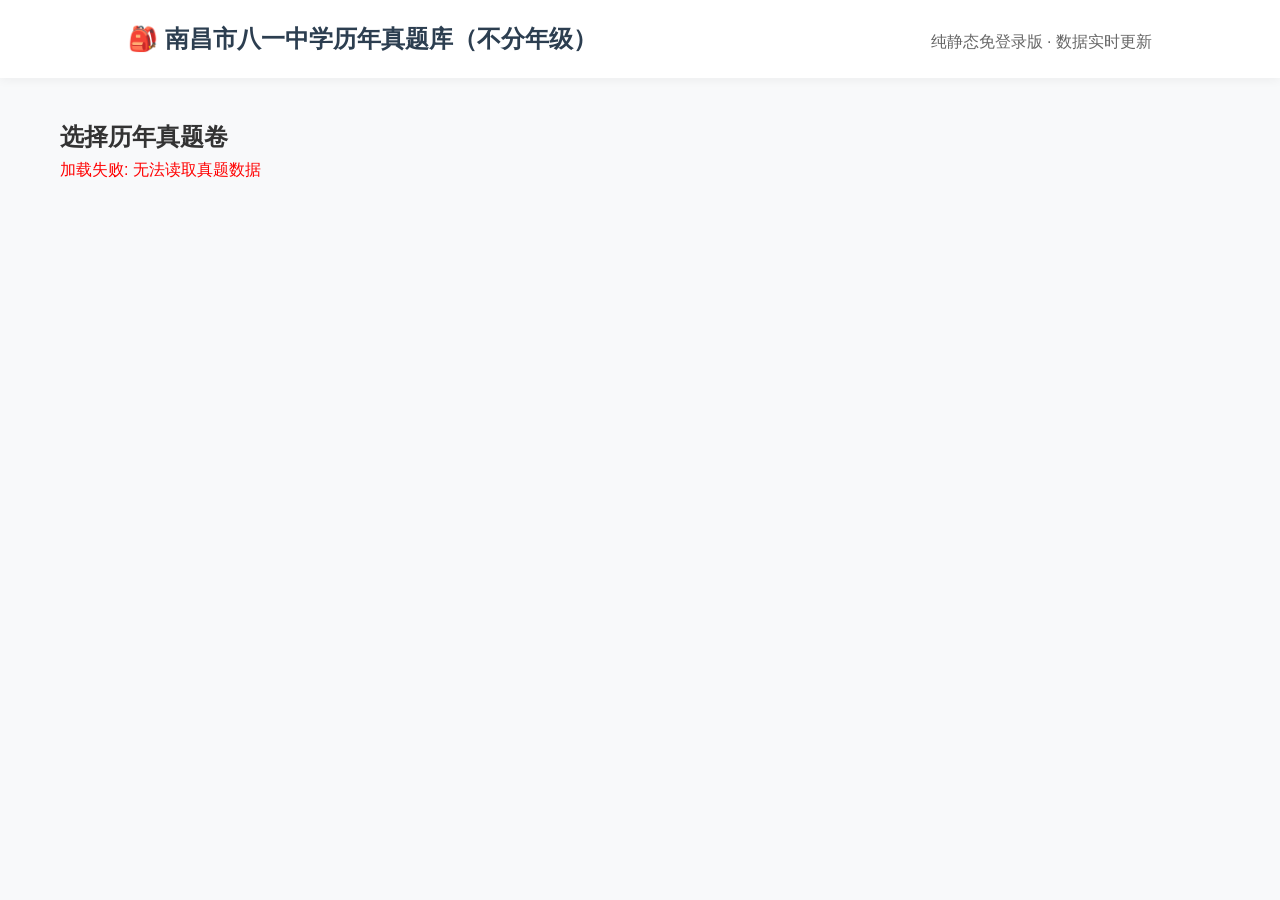
==== index.html @ b5bb2858 "Add files via upload" ====
<!doctype html>
<html lang="zh-CN">
  <head>
    <meta charset="UTF-8" />
    <meta name="viewport" content="width=device-width, initial-scale=1.0" />
    <title>南昌市八一中学（南昌中学三经路校区）真题收录</title>
    <link rel="stylesheet" href="style.css" />
    <style>
      /* 额外加一点精美样式 */
      .paper-card {
        background: #fff;
        padding: 20px;
        margin-bottom: 15px;
        border-radius: 8px;
        box-shadow: 0 2px 8px rgba(0, 0, 0, 0.05);
        display: flex;
        justify-content: space-between;
        align-items: center;
      }
      .paper-info h3 {
        margin: 0 0 8px 0;
        color: #2c3e50;
      }
      .tag {
        background: #e1f5fe;
        color: #0288d1;
        padding: 3px 8px;
        border-radius: 4px;
        font-size: 12px;
        font-weight: bold;
      }
    </style>
  </head>
  <body>
    <header>
      <h1>🎒 南昌市八一中学历年真题库（不分年级）</h1>
      <p style="color: #666; margin-top: 5px">纯静态免登录版 · 数据实时更新</p>
    </header>

    <div class="container">
      <h2>选择历年真题卷</h2>
      <div id="papers-list">
        <p style="color: #999">正在加载真题数据...</p>
      </div>
    </div>

    <script>
      // 🚀 核心改动：不再请求后台接口，而是直接读取同目录下的 papers.json 静态文件！
      async function loadPapers() {
        try {
          // 注意这里直接读取本地的 papers.json
          const res = await fetch("papers.json");
          if (!res.ok) throw new Error("无法读取真题数据");
          const papers = await res.json();

          const listDiv = document.getElementById("papers-list");
          listDiv.innerHTML = ""; // 清空提示文字

          if (papers.length === 0) {
            listDiv.innerHTML = "<p>暂无试卷数据</p >";
            return;
          }

          papers.forEach((paper) => {
            const card = document.createElement("div");
            card.className = "paper-card";
            card.innerHTML = `
                        <div class="paper-info">
                            <h3>${paper.title}</h3>
                            <span class="tag">${paper.year}年</span>
                            <span class="tag" style="background:#e8f5e9; color:#388e3c;">${paper.subject}</span>
                        </div>
                        <div>
                            <a href=" " class="btn">开始看题</a >
                        </div>
                    `;
            listDiv.appendChild(card);
          });
        } catch (err) {
          document.getElementById("papers-list").innerHTML =
            `<p style="color:red;">加载失败: ${err.message}</p >`;
        }
      }

      // 页面加载时自动运行
      window.onload = loadPapers;
    </script>
  </body>
</html>
---- style.css ----
:root {
  --primary-color: #2c3e50;
  --accent-color: #3498db;
  --bg-color: #f8f9fa;
  --text-color: #333;
}

* {
  box-sizing: border-box;
  margin: 0;
  padding: 0;
}

body {
  font-family:
    -apple-system, BlinkMacSystemFont, "Segoe UI", Roboto, sans-serif;
  background-color: var(--bg-color);
  color: var(--text-color);
  line-height: 1.6;
}

header {
  background: #fff;
  box-shadow: 0 2px 10px rgba(0, 0, 0, 0.05);
  padding: 20px 10%;
  display: flex;
  justify-content: space-between;
  align-items: center;
}

header h1 {
  font-size: 24px;
  color: var(--primary-color);
  font-weight: 600;
}

.container {
  max-width: 1200px;
  margin: 40px auto;
  padding: 0 20px;
}

/* 列表卡片样式 */
.grid {
  display: grid;
  grid-template-columns: repeat(auto-fill, minmax(280px, 1fr));
  gap: 25px;
}

.card {
  background: #fff;
  padding: 30px;
  border-radius: 8px;
  box-shadow: 0 4px 6px rgba(0, 0, 0, 0.02);
  transition:
    transform 0.2s,
    box-shadow 0.2s;
  cursor: pointer;
  border: 1px solid #eaeaea;
}

.card:hover {
  transform: translateY(-5px);
  box-shadow: 0 10px 20px rgba(0, 0, 0, 0.05);
}

.card .tag {
  display: inline-block;
  background: #eef5fc;
  color: var(--accent-color);
  padding: 4px 10px;
  border-radius: 4px;
  font-size: 12px;
  margin-bottom: 15px;
  font-weight: bold;
}

/* 登录与文章展示 */
.btn {
  background: var(--primary-color);
  color: #fff;
  padding: 10px 20px;
  border: none;
  border-radius: 4px;
  cursor: pointer;
  text-decoration: none;
}
.btn:hover {
  background: var(--accent-color);
}

.paper-box {
  background: #fff;
  padding: 40px;
  border-radius: 8px;
  box-shadow: 0 2px 10px rgba(0, 0, 0, 0.05);
}
.paper-content {
  white-space: pre-wrap;
  margin-top: 30px;
  font-size: 18px;
  color: #444;
  line-height: 2;
}
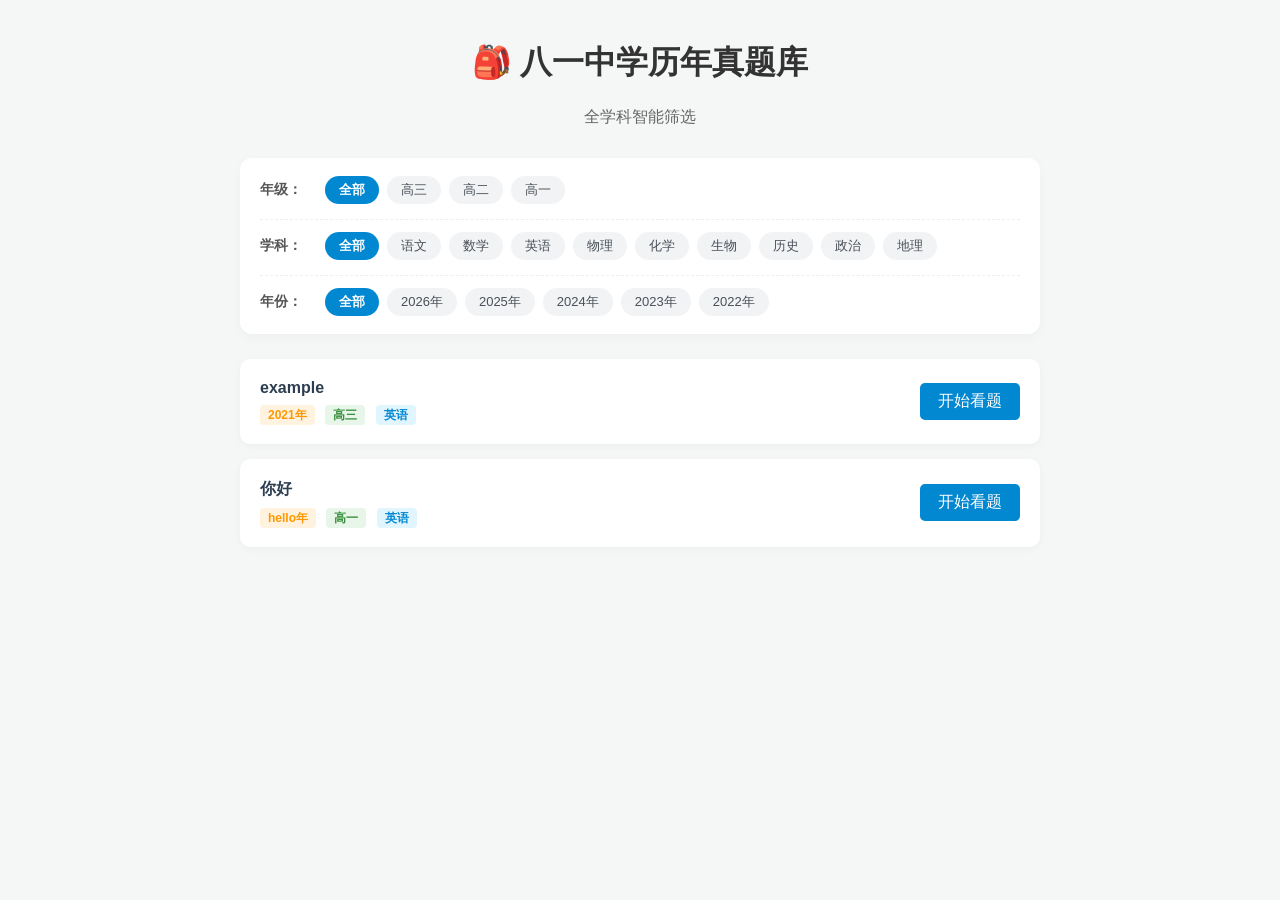
==== commit ca019ca9: "Add files via upload" ====
--- a/index.html
+++ b/index.html
@@ -3,16 +3,78 @@
   <head>
     <meta charset="UTF-8" />
     <meta name="viewport" content="width=device-width, initial-scale=1.0" />
-    <title>南昌市八一中学（南昌中学三经路校区）真题收录</title>
-    <link rel="stylesheet" href="style.css" />
+    <title>八一中学历年真题库</title>
     <style>
-      /* 额外加一点精美样式 */
+      /* 基础网页样式，防止外部CSS干扰 */
+      body {
+        font-family: "Microsoft YaHei", Arial, sans-serif;
+        background-color: #f4f7f6;
+        margin: 0;
+        padding: 20px;
+      }
+      .container {
+        max-width: 800px;
+        margin: 0 auto;
+      }
+      header {
+        text-align: center;
+        margin-bottom: 30px;
+      }
+
+      /* 🎨 分类筛选栏精美样式 */
+      .filter-section {
+        background: #fff;
+        padding: 18px 20px;
+        margin-bottom: 25px;
+        border-radius: 12px;
+        box-shadow: 0 4px 12px rgba(0, 0, 0, 0.03);
+      }
+      .filter-row {
+        display: flex;
+        align-items: flex-start;
+        margin-bottom: 15px;
+      }
+      .filter-row:last-child {
+        margin-bottom: 0;
+      }
+      .filter-label {
+        font-weight: bold;
+        color: #555;
+        min-width: 65px;
+        font-size: 14px;
+        padding-top: 5px;
+      }
+      .filter-options {
+        display: flex;
+        flex-wrap: wrap;
+        gap: 8px;
+      }
+      .filter-btn {
+        background: #f1f3f5;
+        color: #495057;
+        border: none;
+        padding: 5px 14px;
+        border-radius: 20px;
+        font-size: 13px;
+        cursor: pointer;
+        transition: all 0.2s;
+      }
+      .filter-btn:hover {
+        background: #e9ecef;
+      }
+      .filter-btn.active {
+        background: #0288d1;
+        color: #fff;
+        font-weight: bold;
+      }
+
+      /* 试卷卡片布局 */
       .paper-card {
         background: #fff;
         padding: 20px;
         margin-bottom: 15px;
-        border-radius: 8px;
-        box-shadow: 0 2px 8px rgba(0, 0, 0, 0.05);
+        border-radius: 10px;
+        box-shadow: 0 2px 8px rgba(0, 0, 0, 0.04);
         display: flex;
         justify-content: space-between;
         align-items: center;
@@ -20,6 +82,7 @@
       .paper-info h3 {
         margin: 0 0 8px 0;
         color: #2c3e50;
+        font-size: 16px;
       }
       .tag {
         background: #e1f5fe;
@@ -28,61 +91,264 @@
         border-radius: 4px;
         font-size: 12px;
         font-weight: bold;
+        margin-right: 6px;
+      }
+
+      /* 🚀 强制终极按钮样式（防拦截防失效） */
+      .super-btn {
+        display: inline-block;
+        padding: 10px 22px;
+        background-color: #0288d1;
+        color: #ffffff !important;
+        text-decoration: none !important;
+        border-radius: 6px;
+        font-size: 14px;
+        font-weight: bold;
+        cursor: pointer !important; /* 强制鼠标变小手 */
+        position: relative;
+        z-index: 999; /* 强制放到最顶层，防止被挡住 */
+        box-shadow: 0 2px 5px rgba(2, 136, 209, 0.3);
+        transition: background 0.2s;
+      }
+      .super-btn:hover {
+        background-color: #026aa7;
       }
     </style>
   </head>
   <body>
     <header>
-      <h1>🎒 南昌市八一中学历年真题库（不分年级）</h1>
-      <p style="color: #666; margin-top: 5px">纯静态免登录版 · 数据实时更新</p>
+      <h1 style="color: #333">🎒 八一中学历年真题库</h1>
+      <p style="color: #666; margin-top: 5px">全学科智能筛选</p>
     </header>
 
     <div class="container">
-      <h2>选择历年真题卷</h2>
+      <div class="filter-section">
+        <div class="filter-row">
+          <div class="filter-label">年级：</div>
+          <div class="filter-options" id="grade-filters">
+            <button
+              class="filter-btn active"
+              onclick="filterData('grade', '全部', this)"
+            >
+              全部
+            </button>
+            <button
+              class="filter-btn"
+              onclick="filterData('grade', '高三', this)"
+            >
+              高三
+            </button>
+            <button
+              class="filter-btn"
+              onclick="filterData('grade', '高二', this)"
+            >
+              高二
+            </button>
+            <button
+              class="filter-btn"
+              onclick="filterData('grade', '高一', this)"
+            >
+              高一
+            </button>
+          </div>
+        </div>
+        <div
+          class="filter-row"
+          style="
+            margin-top: 12px;
+            border-top: 1px dashed #eee;
+            padding-top: 12px;
+          "
+        >
+          <div class="filter-label">学科：</div>
+          <div class="filter-options" id="subject-filters">
+            <button
+              class="filter-btn active"
+              onclick="filterData('subject', '全部', this)"
+            >
+              全部
+            </button>
+            <button
+              class="filter-btn"
+              onclick="filterData('subject', '语文', this)"
+            >
+              语文
+            </button>
+            <button
+              class="filter-btn"
+              onclick="filterData('subject', '数学', this)"
+            >
+              数学
+            </button>
+            <button
+              class="filter-btn"
+              onclick="filterData('subject', '英语', this)"
+            >
+              英语
+            </button>
+            <button
+              class="filter-btn"
+              onclick="filterData('subject', '物理', this)"
+            >
+              物理
+            </button>
+            <button
+              class="filter-btn"
+              onclick="filterData('subject', '化学', this)"
+            >
+              化学
+            </button>
+            <button
+              class="filter-btn"
+              onclick="filterData('subject', '生物', this)"
+            >
+              生物
+            </button>
+            <button
+              class="filter-btn"
+              onclick="filterData('subject', '历史', this)"
+            >
+              历史
+            </button>
+            <button
+              class="filter-btn"
+              onclick="filterData('subject', '政治', this)"
+            >
+              政治
+            </button>
+            <button
+              class="filter-btn"
+              onclick="filterData('subject', '地理', this)"
+            >
+              地理
+            </button>
+          </div>
+        </div>
+        <div
+          class="filter-row"
+          style="
+            margin-top: 12px;
+            border-top: 1px dashed #eee;
+            padding-top: 12px;
+          "
+        >
+          <div class="filter-label">年份：</div>
+          <div class="filter-options" id="year-filters">
+            <button
+              class="filter-btn active"
+              onclick="filterData('year', '全部', this)"
+            >
+              全部
+            </button>
+            <button
+              class="filter-btn"
+              onclick="filterData('year', '2026', this)"
+            >
+              2026年
+            </button>
+            <button
+              class="filter-btn"
+              onclick="filterData('year', '2025', this)"
+            >
+              2025年
+            </button>
+            <button
+              class="filter-btn"
+              onclick="filterData('year', '2024', this)"
+            >
+              2024年
+            </button>
+            <button
+              class="filter-btn"
+              onclick="filterData('year', '2023', this)"
+            >
+              2023年
+            </button>
+            <button
+              class="filter-btn"
+              onclick="filterData('year', '2022', this)"
+            >
+              2022年
+            </button>
+          </div>
+        </div>
+      </div>
+
       <div id="papers-list">
-        <p style="color: #999">正在加载真题数据...</p>
+        <p style="color: #999; text-align: center">正在加载真题数据...</p>
       </div>
     </div>
 
     <script>
-      // 🚀 核心改动：不再请求后台接口，而是直接读取同目录下的 papers.json 静态文件！
+      let allPapers = [];
+      const filters = { grade: "全部", subject: "全部", year: "全部" };
+
       async function loadPapers() {
         try {
-          // 注意这里直接读取本地的 papers.json
-          const res = await fetch("papers.json");
+          // 加一个时间戳防止 JSON 被缓存
+          const res = await fetch("papers.json?t=" + new Date().getTime());
           if (!res.ok) throw new Error("无法读取真题数据");
-          const papers = await res.json();
-
-          const listDiv = document.getElementById("papers-list");
-          listDiv.innerHTML = ""; // 清空提示文字
-
-          if (papers.length === 0) {
-            listDiv.innerHTML = "<p>暂无试卷数据</p >";
-            return;
-          }
-
-          papers.forEach((paper) => {
-            const card = document.createElement("div");
-            card.className = "paper-card";
-            card.innerHTML = `
-                        <div class="paper-info">
-                            <h3>${paper.title}</h3>
-                            <span class="tag">${paper.year}年</span>
-                            <span class="tag" style="background:#e8f5e9; color:#388e3c;">${paper.subject}</span>
-                        </div>
-                        <div>
-                            <a href=" " class="btn">开始看题</a >
-                        </div>
-                    `;
-            listDiv.appendChild(card);
-          });
+          allPapers = await res.json();
+          renderPapers();
         } catch (err) {
           document.getElementById("papers-list").innerHTML =
-            `<p style="color:red;">加载失败: ${err.message}</p >`;
+            `<p style="color:red; text-align:center;">加载失败: ${err.message}</p >`;
         }
       }
 
-      // 页面加载时自动运行
+      function renderPapers() {
+        const listDiv = document.getElementById("papers-list");
+        listDiv.innerHTML = "";
+
+        const filtered = allPapers.filter((paper) => {
+          const matchGrade =
+            filters.grade === "全部" || paper.grade === filters.grade;
+          const matchSubject =
+            filters.subject === "全部" || paper.subject === filters.subject;
+          const matchYear =
+            filters.year === "全部" || paper.year === filters.year;
+          return matchGrade && matchSubject && matchYear;
+        });
+
+        if (filtered.length === 0) {
+          listDiv.innerHTML =
+            '<p style="color:#999; padding: 30px; text-align:center;">没有找到符合当前筛选条件的试卷 ╮(╯▽╰)╭</p >';
+          return;
+        }
+
+        filtered.forEach((paper) => {
+          const card = document.createElement("div");
+          card.className = "paper-card";
+          // 重点修复区：确保 a 标签有 href 且层级最高
+          card.innerHTML = `
+                    <div class="paper-info">
+                        <h3>${paper.title}</h3>
+                        <span class="tag" style="background:#fff3e0; color:#ff9800;">${paper.year}年</span>
+                        <span class="tag" style="background:#e8f5e9; color:#388e3c;">${paper.grade || "高三"}</span>
+                        <span class="tag">${paper.subject}</span>
+                    </div>
+                    <div>
+                    <a href="exam.html?id=${paper.id} " style="display:inline-block; padding:8px 18px; background:#0288d1; color:#fff; text-decoration:none; border-radius:5px; position:relative; z-index:9999; cursor:pointer;">开始看题</a >
+                    </div>
+                `;
+          listDiv.appendChild(card);
+        });
+      }
+
+      function filterData(type, value, btnElement) {
+        filters[type] = value;
+        const parentId =
+          type === "grade"
+            ? "#grade-filters"
+            : type === "subject"
+              ? "#subject-filters"
+              : "#year-filters";
+        const buttons = document.querySelectorAll(`${parentId} .filter-btn`);
+        buttons.forEach((btn) => btn.classList.remove("active"));
+        btnElement.classList.add("active");
+        renderPapers();
+      }
+
       window.onload = loadPapers;
     </script>
   </body>
